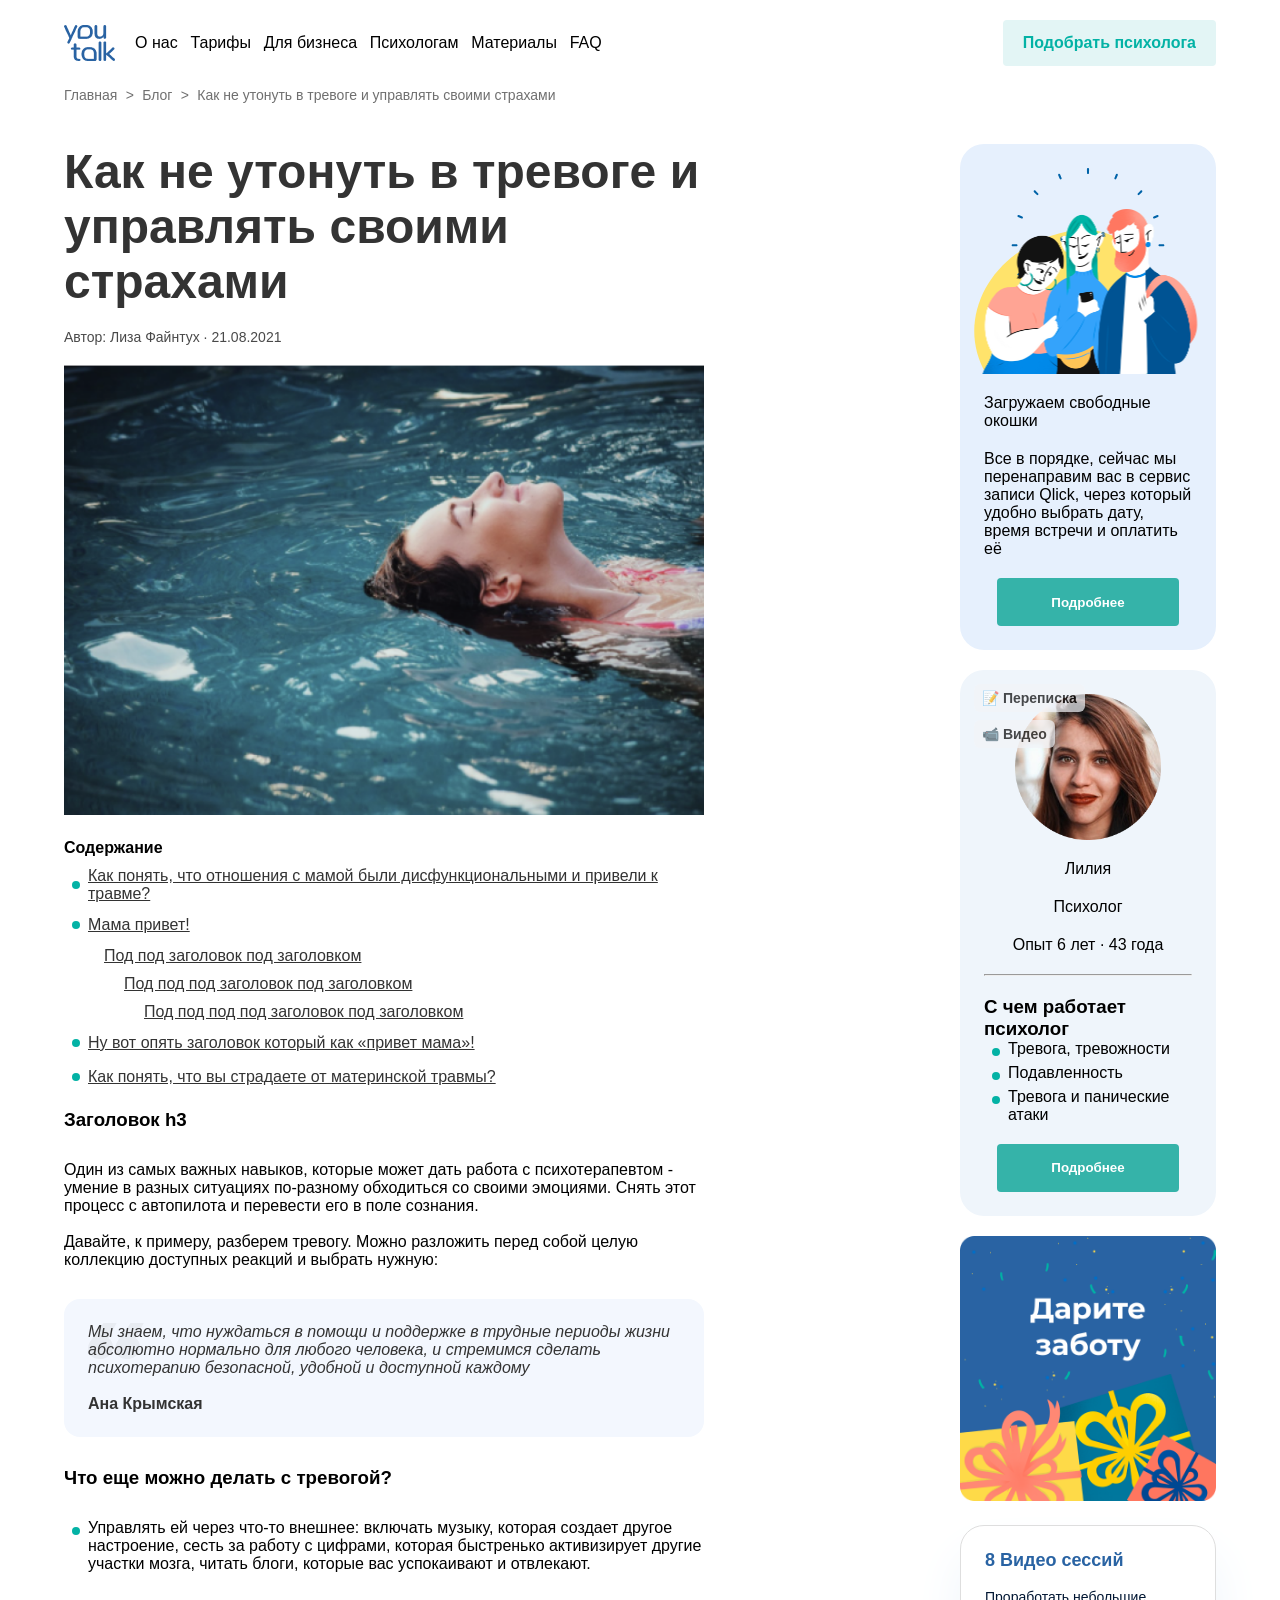
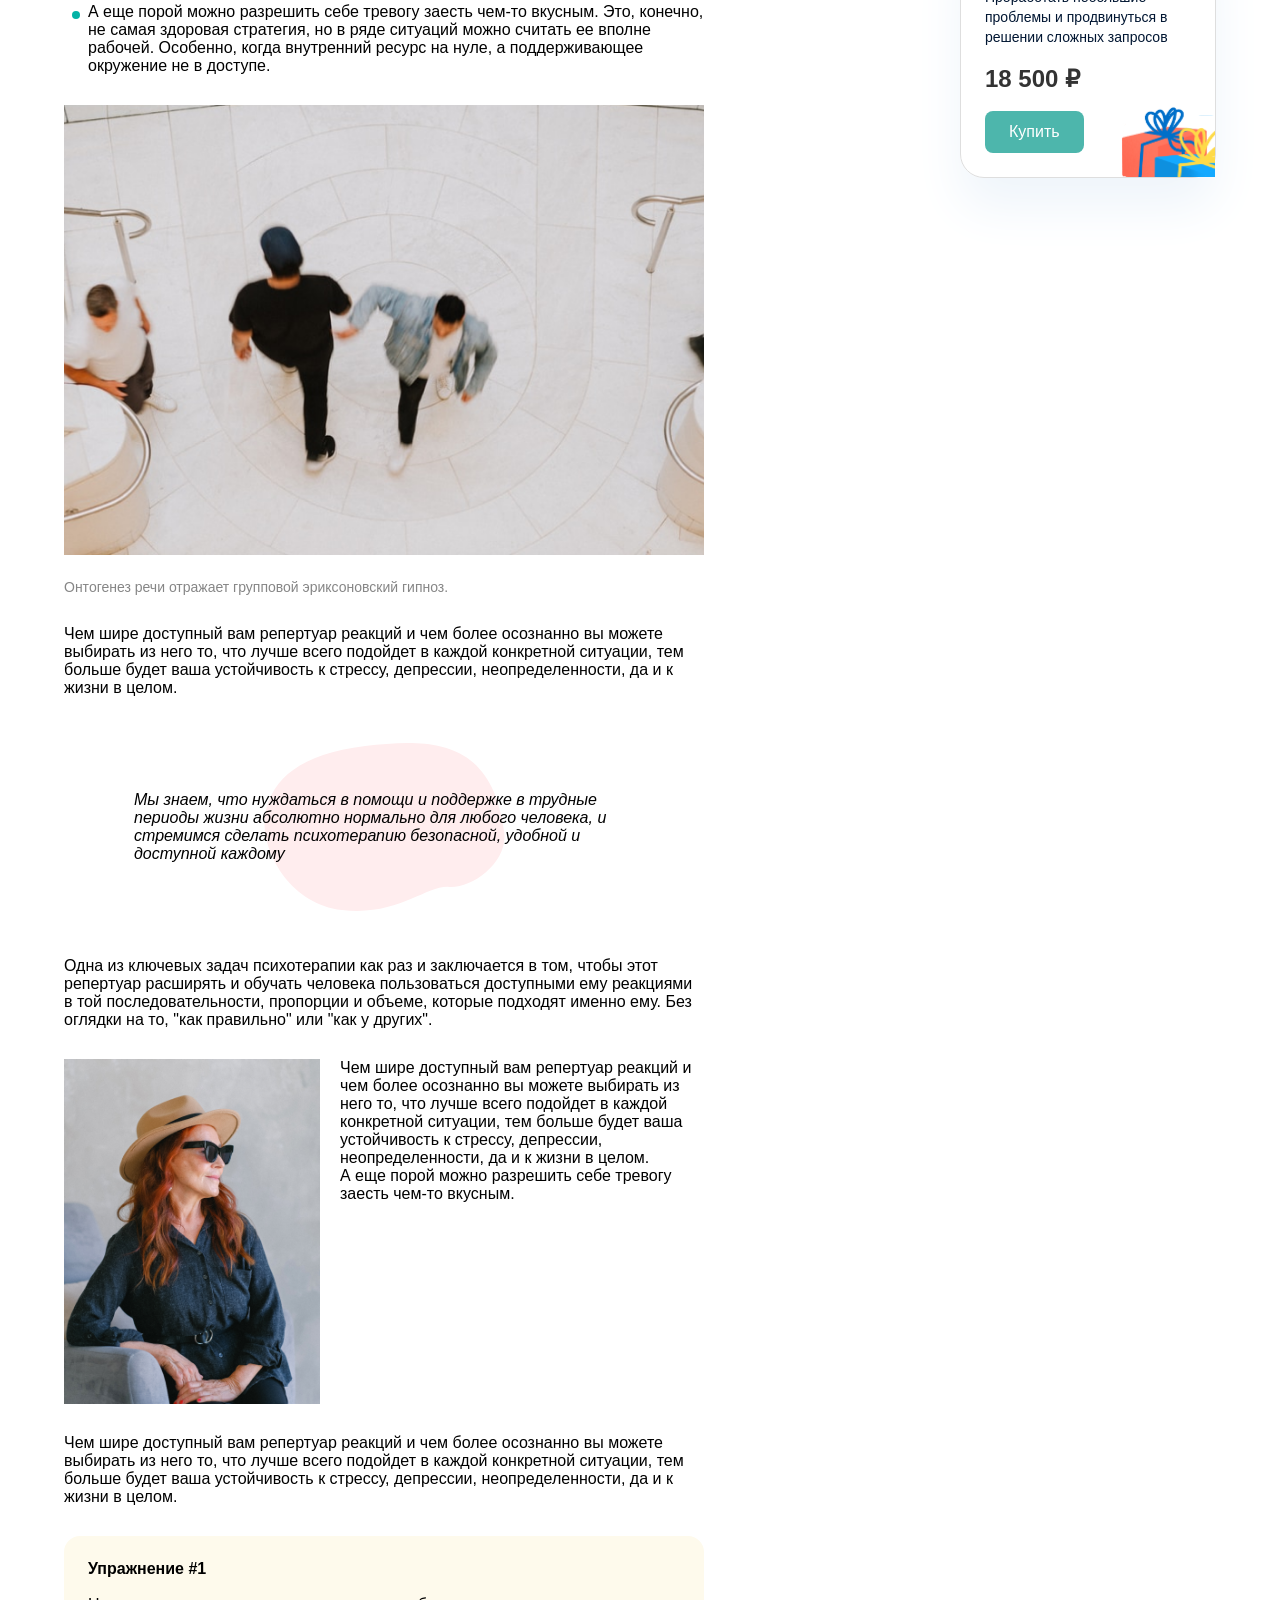
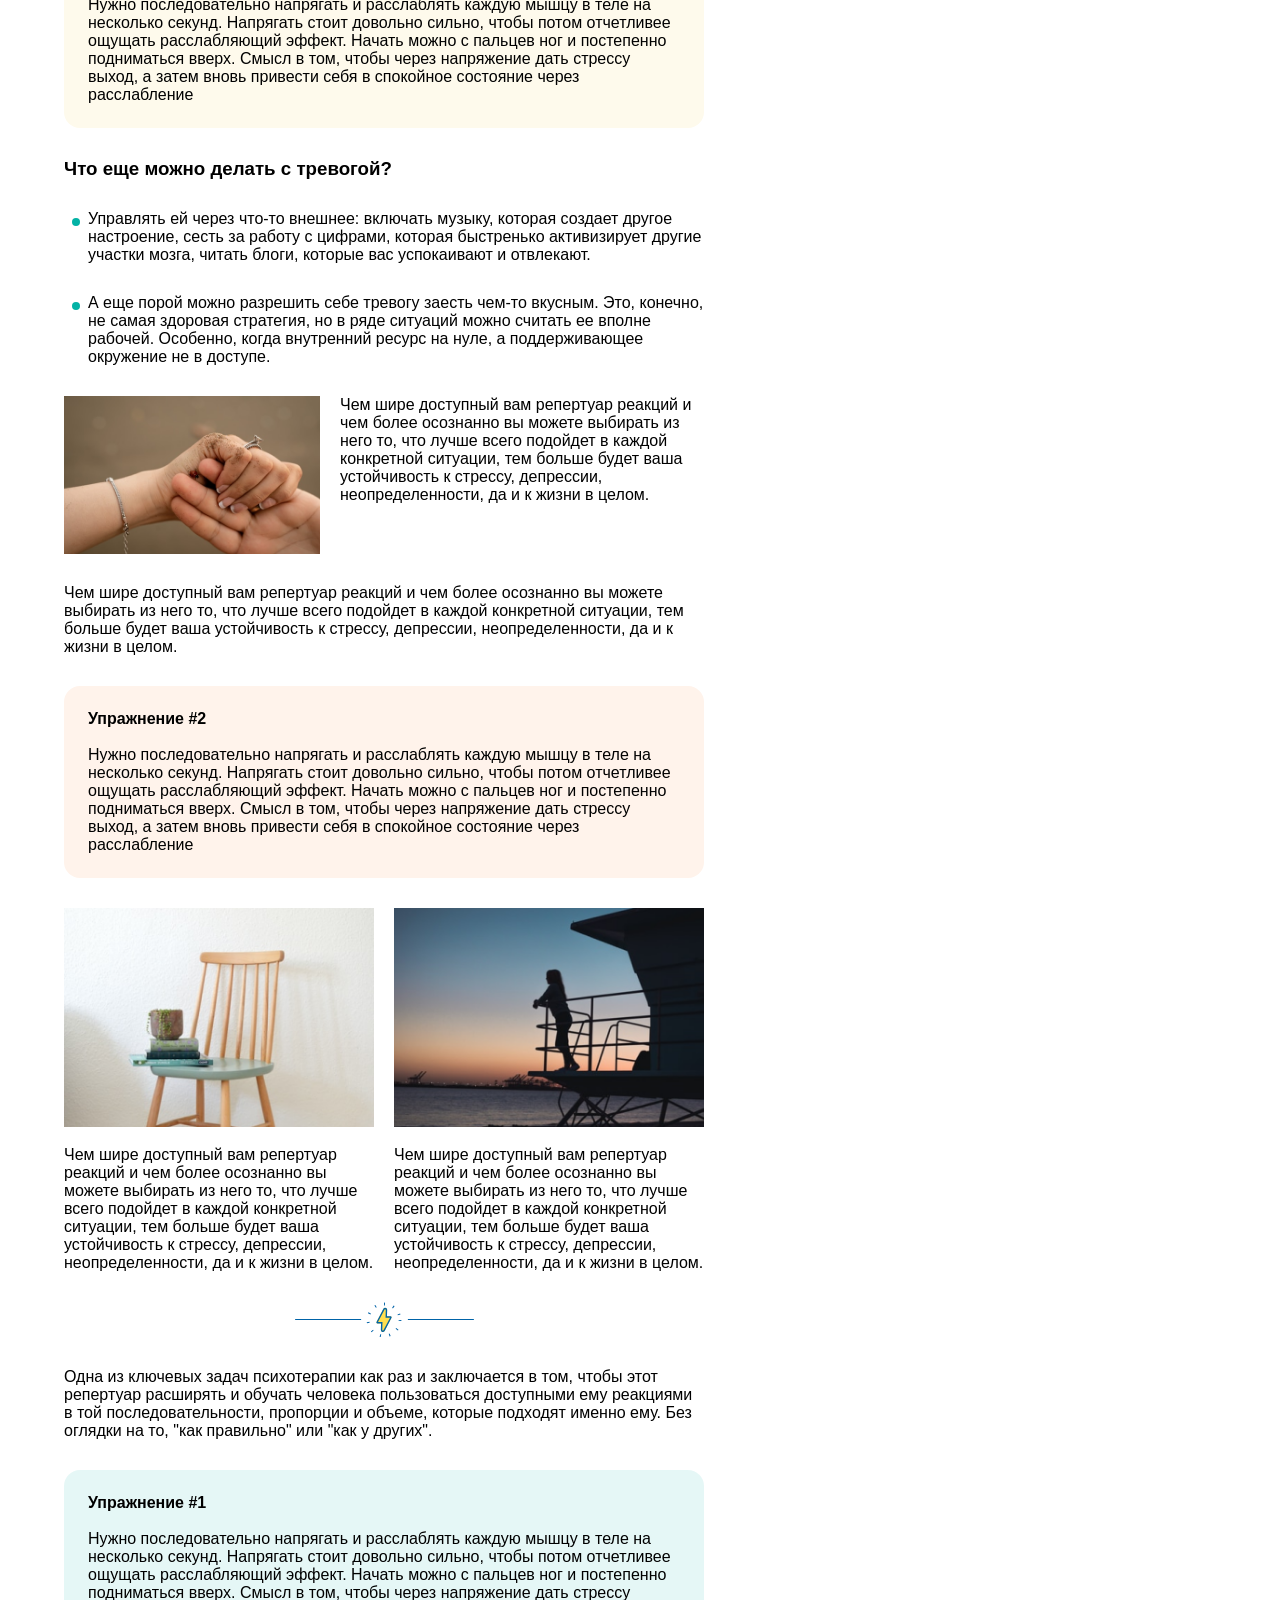
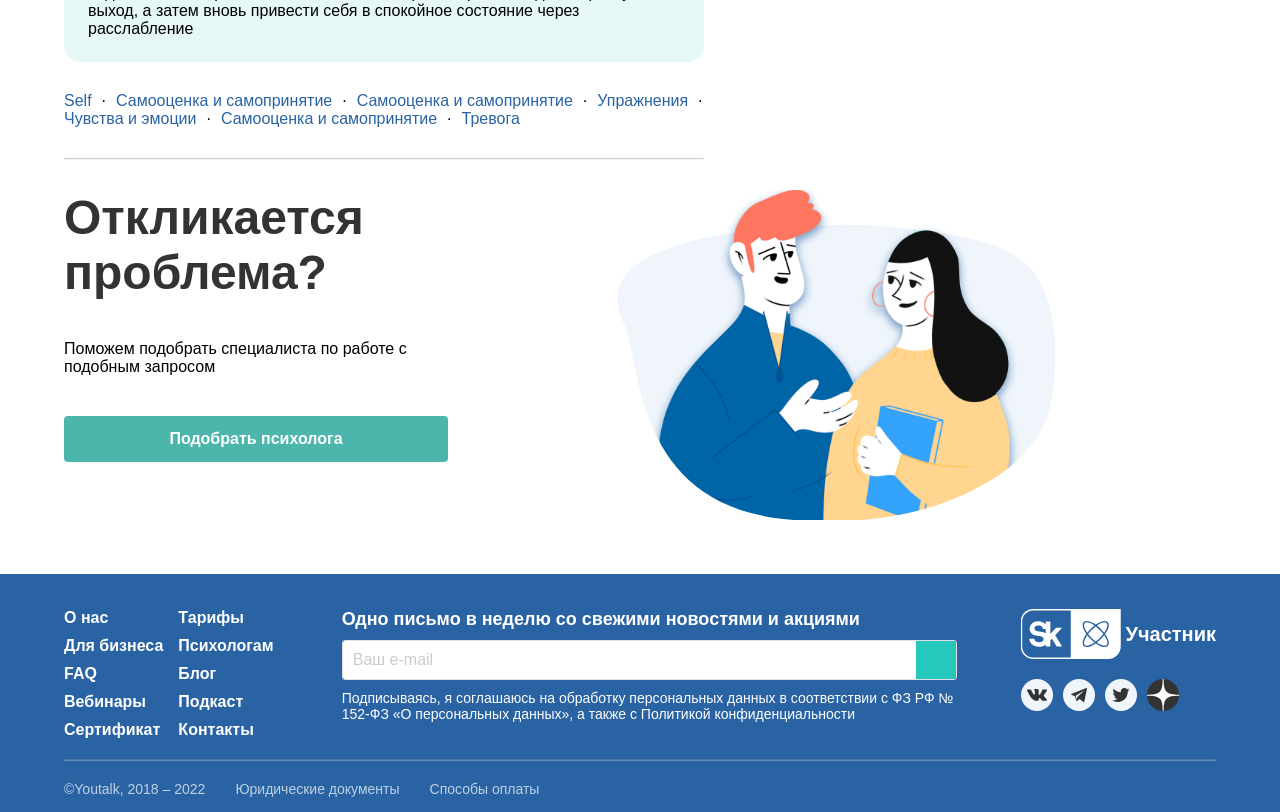
==== article.html @ ca3e4160 "Наработки по основам frontend-разработки" ====
<!DOCTYPE html>
<html lang="ru">
<head>
    <meta charset="UTF-8">
    <meta name="viewport" content="width=device-width, initial-scale=1.0">
    <title>YouTalk | Article</title>
	<link rel="stylesheet" href="./resources/style/style.css">
    <link rel="stylesheet" href="./resources/style/article.css">
</head>
<body class="page">
	<header class="header">
		<nav class="header__navigation container">
			<div class="header__elements"> <img class="header__logo" src="./resources/images/logo.png" alt="Логотип YouTalk">
				<ul class="header__menu">
					<li class="header__menu-item"><a href="#">О нас</a></li>
					<li class="header__menu-item"><a href="#">Тарифы</a></li>
					<li class="header__menu-item"><a href="#">Для бизнеса</a></li>
					<li class="header__menu-item"><a href="#">Психологам</a></li>
					<li class="header__menu-item"><a href="#">Материалы</a></li>
					<li class="header__menu-item"><a href="#">FAQ</a></li>
				</ul>
			</div>
			<div class="header__button-container">
				<button class="header__button button">Подобрать психолога</button>
				<button class="header__menu-button button">
					<img class="header__menu-img" src="./resources/images/open-menu.svg" alt="Open menu">
				</button>
			</div>
		</nav>
	</header>

    <main class="main container">
		<div class="breadcrumbs">
			<a href="./index.html" class="breadcrumbs__link">Главная</a>
			<span class="breadcrumbs__separator">&nbsp;>&nbsp;</span>
			<a href="./index.html" class="breadcrumbs__link">Блог</a>
			<span class="breadcrumbs__separator">&nbsp;>&nbsp;</span>
			<a href="./article.html" class="breadcrumbs__link">Как не утонуть в тревоге и управлять своими страхами</a>
		</div>
		<section class="article">
			<div class="article-data">
				<h1 class="article-data__title">Как не утонуть в тревоге и управлять своими страхами</h1>
				<span class="article-data__info">
					<p>Автор: Лиза Файнтух</p>
					<p>&nbsp;·&nbsp;</p>
					<p>21.08.2021</p>
				</span>
				<div class="article-data__image-container">
					<img class="article-data__image" src="./resources/images/article-4.png" alt="Изображение статьи 4">
				</div>
				<div class="article-data__content">
					<h4>Содержание</h4>
					<div class="article-data__list-element-center">
						<img class="article-data__list-marker" src="./resources/images/ul-dot.svg"></img>
						<p class="article-data__list-text">Как понять, что отношения с мамой были дисфункциональными и привели к травме?</p>
					</div>
					<div class="article-data__list-element-center">
						<img class="article-data__list-marker" src="./resources/images/ul-dot.svg"></img>
						<p class="article-data__list-text">Мама привет!</p>
					</div>
					<div class="article-data__list-element-center article-data__list-under-1">
						<p class="article-data__list-text">Под под заголовок под заголовком</p>
					</div>
					<div class="article-data__list-element-center article-data__list-under-2">
						<p class="article-data__list-text">Под под под заголовок под заголовком</p>
					</div>
					<div class="article-data__list-element-center article-data__list-under-3">
						<p class="article-data__list-text">Под под под под заголовок под заголовком</p>
					</div>
					<div class="article-data__list-element-center">
						<img class="article-data__list-marker" src="./resources/images/ul-dot.svg"></img>
						<p class="article-data__list-text">Ну вот опять заголовок который как «привет мама»!</p>
					</div>
					<div class="article-data__list-element-center">
						<img class="article-data__list-marker" src="./resources/images/ul-dot.svg"></img>
						<p class="article-data__list-text">Как понять, что вы страдаете от материнской травмы?</p>
					</div>
				</div>
				<div class="article-data__article-content">
					<h3>Заголовок h3</h3>
					<p>Один из самых важных навыков, которые может дать работа с психотерапевтом - умение в разных ситуациях по-разному обходиться со своими эмоциями.  Снять этот процесс с автопилота и перевести его в поле сознания.<br><br>Давайте, к примеру, разберем тревогу. Можно разложить перед собой целую коллекцию доступных реакций и выбрать нужную:</p>
					<div class="article-data__quote">
						<img class="article-data__quote-marker" src="./resources/images/quote.svg"></img>
						<p class="article-data__quote-text">Мы знаем, что нуждаться в помощи и поддержке в трудные периоды жизни абсолютно нормально для любого человека, и стремимся сделать психотерапию безопасной, удобной и доступной каждому</p>
						<br>
						<p class="article-data__quote-author">Ана Крымская</p>
					</div>
					<h3>Что еще можно делать с тревогой?</h3>
					<div class="article-data__list-element">
						<img class="article-data__list-marker" src="./resources/images/ul-dot.svg">
						<p>Управлять ей через что-то внешнее: включать музыку, которая создает другое настроение, сесть за работу с цифрами, которая быстренько активизирует другие участки мозга, читать блоги, которые вас успокаивают и отвлекают.</p>	
					</div>
					<div class="article-data__list-element">
						<img class="article-data__list-marker" src="./resources/images/ul-dot.svg">
						<p>А еще порой можно разрешить себе тревогу заесть чем-то вкусным. Это, конечно, не самая здоровая стратегия, но в ряде ситуаций можно считать ее вполне рабочей. Особенно, когда внутренний ресурс на нуле, а поддерживающее окружение не в доступе.</p>
					</div>
					<div class="article-data__image-container">
						<img class="article-data__image" src="./resources/images/article-8.png" alt="Изображение">
						<p class="article-data__image-description">Онтогенез речи отражает групповой эриксоновский гипноз.</p>
					</div>
					<p>Чем шире доступный вам репертуар реакций и чем более осознанно вы можете выбирать из него то, что лучше всего подойдет в каждой конкретной ситуации, тем больше будет ваша устойчивость к стрессу, депрессии, неопределенности, да и к жизни в целом.</p>
					<div class="article-data__text-with-blop">
						<img class="article-data__blop" src="./resources/images/blop.svg" alt="blop">
						<p class="article-data__blop-text">Мы знаем, что нуждаться в помощи и поддержке в трудные периоды жизни абсолютно нормально для любого человека, и стремимся сделать психотерапию безопасной, удобной и доступной каждому</p>
					</div>
					<p>Одна из ключевых задач психотерапии как раз и заключается в том, чтобы этот репертуар расширять и обучать человека пользоваться доступными ему реакциями в той последовательности, пропорции и объеме, которые подходят именно ему. Без оглядки на то, "как правильно" или "как у других".</p>
					<div class="text-image-block-1">
						<img class="text-image-block-1__img" src="./resources/images/img1.png" alt="Изображение">
						<p>Чем шире доступный вам репертуар реакций и чем более осознанно вы можете выбирать из него то, что лучше всего подойдет в каждой конкретной ситуации, тем больше будет ваша устойчивость к стрессу, депрессии, неопределенности, да и к жизни в целом.<br>А еще порой можно разрешить себе тревогу заесть чем-то вкусным. </p>
					</div>
					<p>Чем шире доступный вам репертуар реакций и чем более осознанно вы можете выбирать из него то, что лучше всего подойдет в каждой конкретной ситуации, тем больше будет ваша устойчивость к стрессу, депрессии, неопределенности, да и к жизни в целом.</p>
					<div class="article-data__practice" style="background-color: #FEFAEC">
						<p class="article-data__practice-header">Упражнение #1</p>
						<br>
						<p>Нужно последовательно напрягать и расслаблять каждую мышцу в теле на несколько секунд. Напрягать стоит довольно сильно, чтобы потом отчетливее ощущать расслабляющий эффект. Начать можно с пальцев ног и постепенно подниматься вверх. Смысл в том, чтобы через напряжение дать стрессу выход, а затем вновь привести себя в спокойное состояние через расслабление</p>
					</div>
					<h3>Что еще можно делать с тревогой?</h3>
					<div class="article-data__list-element">
						<img class="article-data__list-marker" src="./resources/images/ul-dot.svg">
						<p>Управлять ей через что-то внешнее: включать музыку, которая создает другое настроение, сесть за работу с цифрами, которая быстренько активизирует другие участки мозга, читать блоги, которые вас успокаивают и отвлекают.</p>	
					</div>
					<div class="article-data__list-element">
						<img class="article-data__list-marker" src="./resources/images/ul-dot.svg">
						<p>А еще порой можно разрешить себе тревогу заесть чем-то вкусным. Это, конечно, не самая здоровая стратегия, но в ряде ситуаций можно считать ее вполне рабочей. Особенно, когда внутренний ресурс на нуле, а поддерживающее окружение не в доступе.</p>
					</div>
					<div class="text-image-block-1">
						<img class="text-image-block-1__img" src="./resources/images/img2.png" alt="Изображение">
						<p>Чем шире доступный вам репертуар реакций и чем более осознанно вы можете выбирать из него то, что лучше всего подойдет в каждой конкретной ситуации, тем больше будет ваша устойчивость к стрессу, депрессии, неопределенности, да и к жизни в целом.</p>
					</div>
					<p>Чем шире доступный вам репертуар реакций и чем более осознанно вы можете выбирать из него то, что лучше всего подойдет в каждой конкретной ситуации, тем больше будет ваша устойчивость к стрессу, депрессии, неопределенности, да и к жизни в целом.</p>
					<div class="article-data__practice" style="background-color: #FFF3EB">
						<p class="article-data__practice-header">Упражнение #2</p>
						<br>
						<p>Нужно последовательно напрягать и расслаблять каждую мышцу в теле на несколько секунд. Напрягать стоит довольно сильно, чтобы потом отчетливее ощущать расслабляющий эффект. Начать можно с пальцев ног и постепенно подниматься вверх. Смысл в том, чтобы через напряжение дать стрессу выход, а затем вновь привести себя в спокойное состояние через расслабление</p>
					</div>
					<div class="text-image-block-2">
						<div>
							<img class="text-image-block-2__img" src="./resources/images/img3.png" alt="Изображение">
							<p class="text-image-block-2__text">Чем шире доступный вам репертуар реакций и чем более осознанно вы можете выбирать из него то, что лучше всего подойдет в каждой конкретной ситуации, тем больше будет ваша устойчивость к стрессу, депрессии, неопределенности, да и к жизни в целом.</p>
						</div>
						<div>
							<img class="text-image-block-2__img" src="./resources/images/img4.png" alt="Изображение">
							<p class="text-image-block-2__text">Чем шире доступный вам репертуар реакций и чем более осознанно вы можете выбирать из него то, что лучше всего подойдет в каждой конкретной ситуации, тем больше будет ваша устойчивость к стрессу, депрессии, неопределенности, да и к жизни в целом.</p>
						</div>
					</div>
					<div class="article-data__hr">
						<img src="./resources/images/hr-thunder.svg" alt="hr">
					</div>
					<p>Одна из ключевых задач психотерапии как раз и заключается в том, чтобы этот репертуар расширять и обучать человека пользоваться доступными ему реакциями в той последовательности, пропорции и объеме, которые подходят именно ему. Без оглядки на то, "как правильно" или "как у других".</p>
					<div class="article-data__practice" style="background-color: #03B2A51A;">
						<p class="article-data__practice-header">Упражнение #1</p>
						<br>
						<p>Нужно последовательно напрягать и расслаблять каждую мышцу в теле на несколько секунд. Напрягать стоит довольно сильно, чтобы потом отчетливее ощущать расслабляющий эффект. Начать можно с пальцев ног и постепенно подниматься вверх. Смысл в том, чтобы через напряжение дать стрессу выход, а затем вновь привести себя в спокойное состояние через расслабление</p>
					</div>
					<div class="article-data__tag-links">
						<nav class="article-data__tag-links-navigation">
							<a href="#">Self</a>
							<p>·</p>
							<a href="#">Самооценка и самопринятие</a>
							<p>·</p>
							<a href="#">Самооценка и самопринятие</a>
							<p>·</p>
							<a href="#">Упражнения</a>
							<p>·</p>
							<a href="#">Чувства и эмоции</a>
							<p>·</p>
							<a href="#">Самооценка и самопринятие</a>
							<p>·</p>
							<a href="#">Тревога</a>
						</nav>
					</div>
					<hr class="article-data__bottom-hr">
					<div class="article-data__bottom-post">
						<div class="article-data__bottom-post-text">
							<h1 class="article-data__title">Откликается проблема?</h1>
							<p>Поможем подобрать специалиста по работе с подобным запросом</p>
							<button class="article-data__bottom-button button">Подобрать психолога</button>
						</div>
						<div class="article-data__bottom-post-image-container">
							<img class="article-data__bottom-article-image" src="./resources/images/people-talk.svg" alt="Разговаривающие люди">
						</div>
					</div>
				</div>
			</div>
			<aside class="sidebar">
				<div class="sidebar__qlick">
					<img src="./resources/images/qlick.svg" alt="qlick">
					<p>Загружаем свободные окошки</p>
					<p>Все в порядке, сейчас мы перенаправим вас в сервис записи Qlick, через который удобно выбрать дату,  время встречи и оплатить её</p>
					<button class="load-more__button button">Подробнее</button>
				</div>

				<div class="sidebar__psychologist">
					<div class="sidebar__tags">
						<span class="sidebar__tag">📝️️ Переписка</span>
						<span class="sidebar__tag">📹️️ Видео</span>
					</div>
					<img class="sidebar__psychologist-photo" src="./resources/images/lilia.png" alt="qlick">
					<p>Лилия</p>
					<p>Психолог</p>
					<p>Опыт 6 лет · 43 года</p>
					<hr class="sidebar__hr">
					<div class="sidebar__psychologist-list">
						<h3>С чем работает психолог</h3>
						<div class="article-data__list-element">
							<img class="article-data__list-marker" src="./resources/images/ul-dot.svg">
							<p>Тревога, тревожности</p>
						</div>
						<div class="article-data__list-element">
							<img class="article-data__list-marker" src="./resources/images/ul-dot.svg">
							<p>Подавленность</p>
						</div>
						<div class="article-data__list-element">
							<img class="article-data__list-marker" src="./resources/images/ul-dot.svg">
							<p>Тревога и панические атаки</p>
						</div>
					</div>
					<button class="load-more__button button">Подробнее</button>
				</div>

				<div class="sidebar__care">
					<img class="sidebar__care-image" src="./resources/images/care.png">
				</div>

				<div class="sidebar__sessions">
					<h3 class="sidebar__sessions-headtext">8 Видео сессий</h3>
					<p class="sidebar__sessions-description">Проработать небольшие проблемы и продвинуться в решении сложных запросов</p>
					<div class="sidebar__sessions-cost-container">
						<p class="sidebar__sessions-cost">18 500 ₽ </p>
						<button class="sidebar__sessions-buy">Купить</button>
					</div>
					<img src="./resources/images/gifts.svg" alt="gifts" class="sidebar__sessions-gifts">
				</div>
			</aside>
		</section>
	</main>

    <footer class="footer">
		<div class="container">
			<div class="footer__content">
				<nav class="footer__navigation">
					<ul class="footer__menu">
						<li class="footer__menu-item"><a href="#">О нас</a></li>
						<li class="footer__menu-item"><a href="#">Тарифы</a></li>
						<li class="footer__menu-item"><a href="#">Для бизнеса</a></li>
						<li class="footer__menu-item"><a href="#">Психологам</a></li>
						<li class="footer__menu-item"><a href="#">FAQ</a></li>
						<li class="footer__menu-item"><a href="#">Блог</a></li>
						<li class="footer__menu-item"><a href="#">Вебинары</a></li>
						<li class="footer__menu-item"><a href="#">Подкаст</a></li>
						<li class="footer__menu-item"><a href="#">Сертификат</a></li>
						<li class="footer__menu-item"><a href="#">Контакты</a></li>
					</ul>
				</nav>
				<div class="footer__mail">
					<p class="footer__mail-text">Одно письмо в неделю со свежими новостями и акциями</p>
					<div class="footer__mail-input">
						<input class="footer__mail-field" type="email" placeholder="Ваш e-mail" />
						<button class="footer__mail-button button"></button>
					</div>
					<p class="footer__mail-policy">Подписываясь, я соглашаюсь на обработку персональных данных в соответствии с ФЗ РФ № 152-ФЗ «О персональных данных», а также с Политикой конфиденциальности</p>
				</div>
				<div class="footer__social">
					<div class="footer__social-skolkovo"> <img class="footer__social-skolkovo-img" src="./resources/images/sk.svg" alt="skolkovo">
						<p class="footer__social-skolkovo-text">Участник</p>
					</div>
					<div class="footer__social-icons"> 
						<img class="footer__social-icon" src="./resources/images/vk.svg" alt="vk"> 
						<img class="footer__social-icon" src="./resources/images/tg.svg" alt="telegram"> 
						<img class="footer__social-icon" src="./resources/images/x.svg" alt="x (twitter)"> 
						<img class="footer__social-icon" src="./resources/images/dzen.svg" alt="yandex dzen"> 
					</div>
				</div>
			</div>
            <hr class="footer__line">
            <div class="footer__bottom">
                <p href="#">©Youtalk, 2018 – 2022</p>
                <a href="#">Юридические документы</a>
                <a href="#">Способы оплаты</a>
            </div>
		</div>
	</footer>
</body>
</html>
---- resources/style/style.css ----
* {
    margin: 0;
    padding: 0;
    box-sizing: border-box;
    font-family: 'Montserrat', sans-serif;
}

body {
    min-width: 320px;
}

.page {
    display: flex;
    flex-direction: column;
    min-height: 100vh;
}

.header {
    padding: 20px 0;
}

.main {
    flex: 1;
    padding-bottom: 50px;
}

a {
    text-decoration: none;
    color: inherit;
}

a:hover {
    text-decoration: underline;
}

hr {
    opacity: 50%;
    background-color: #EFF5FB;
}

.container {
    margin: 0 5vw;
}

.button {
    cursor: pointer;
}

.header__navigation {
    display: flex;
    justify-content: space-between;
    align-items: center;
}

.header__elements {
    display: flex;
    justify-content: start;
    align-items: center;
}

.header__logo {
    margin-right: 20px;
}

.header__menu {
    display: flex;
    list-style: none;
    gap: 1vw;
    text-wrap: nowrap;
}

.header__menu-item a {
  font-size: 16px;
}

.header__button-container {
  display: inline-block;
}

.header__button, .header__menu-button {
    background-color: #E3F5F5;
    color: #03B2A5;
    border: 0;
    border-radius: 4px;
    padding: 14px 20px;
    font-weight: 700;
    font-size: 16px;
    text-wrap: nowrap;
}

.header__menu-button {
    display: none;
	background: transparent;
	border: 0;
	cursor: pointer;
}

.header__button img, .header__menu-button img {
    vertical-align: middle;
    margin-right: 5px;
}

.breadcrumbs {
    margin-bottom: 10px;
    opacity: 70%;
    color: #333333;
}

.breadcrumbs__link{
  font-size: 14px;
}

.breadcrumbs__separator {
  font-size: 14px;
}

.main__title {
    margin-top: 40px;
    margin-bottom: 20px;
}

.filter {
    display: flex;
    justify-content: start;
    flex-wrap: wrap;
    gap: 10px;
    margin-bottom: 20px;
    white-space: nowrap;
}

.filter__button {
    padding: 6px 8px;
    border: 1px solid #C1C5CD;
    background-color: white;
    border-radius: 24px;
    color: #333333;
    font-weight: 600;
    font-size: 14px;
    text-wrap: nowrap;
    cursor: pointer;
}

.filter__button--selected {
    border: 2px solid #16C8BB;
}

.articles-list {
    display: flex;
    justify-content: space-around;
    flex-wrap: wrap;
    gap: 15px;
}

.article-post {
    position: relative;
    width: calc(33.33% - 10px);
    border: 1px solid #C1C5CD;
    border-radius: 16px;
    margin-bottom: 15px;
    display: flex;
    flex-direction: column;
}

.article-post:nth-child(-n+2) {
    width: calc(50% - 7.5px);
}

.article__link, .article__link:hover {
    text-decoration: none;
    color: inherit;
    display: block;
}

.article__link:hover {
    .article__title {
        text-decoration: underline;
    }
}

.article__tags {
    display: flex;
    flex-direction: column;
    position: absolute;
    top: 0;
    left: 0;
    margin: 14px;
}

.article__tag {
    display: inline-block;
    width: min-content;
    padding: 6px 8px;
    opacity: 70%;
    background-color: #FFFFFF;
    border: 1px solid #C1C5CD;
    border-radius: 24px;
    font-weight: 600;
    font-size: 14px;
    margin-bottom: 8px;
    white-space: nowrap;
}

.article__image {
    width: 100%;
    height: auto;
    object-fit: cover;
    border-radius: 16px 16px 0 0;
}

.article__content {
    margin: 14px;
    display: flex;
    flex-direction: column;
    gap: 8px;
}

.article__title {
    font-weight: 700;
    font-size: 18px;
}

.article__author {
    font-weight: 400;
    font-size: 12px;
    color: #494949;
}

.article__text {
    font-weight: 400;
    font-size: 14px;
    color: #333333;
    margin-bottom: 25px;
}

.article__date {
    position: absolute;
    margin: 14px;
    font-weight: 400;
    font-size: 12px;
    color: #868686;
    bottom: 0;
    white-space: nowrap;
}

.load-more {
    margin: 30px 0;
    display: flex;
    justify-content: center;
    align-items: center;
}

.load-more__button {
    width: 182px;
    height: 48px;
    background-color: #35B3A9;
    color: white;
    border: none;
    border-radius: 4px;
    padding: 12px 16px;
    font-weight: 700;
}

.footer {
    background-color: #2963A3;
    color: white;
    padding: 15px 0;
}

.footer__content {
    display: flex;
    justify-content: space-between;
    flex-wrap: wrap;
    gap: 5vw;
    margin-top: 20px;
}

.footer__menu {
    display: grid;
    grid-template-columns: repeat(2, 1fr);
    grid-template-rows: repeat(5, 1fr);
    gap: 10px 15px;
    font-weight: 700;
    font-size: 16px;
    list-style: none;
}

.footer__menu-item a {
    text-wrap: nowrap;
}

.footer__mail {
    font-weight: 700;
    font-size: 18px;
    flex: 1;
}

.footer__mail-text {
  margin-bottom: 10px;
}

.footer__mail-input {
    display: flex;
    border: 1px solid #e0e0e0;
    border-radius: 3px;
    overflow: hidden;
}
  
.footer__mail-field {
    flex: 1;
    border: none;
    padding: 10px;
    font-size: 16px;
    color: #999;
    outline: none;
}
  
.footer__mail-field::placeholder {
    color: #ccc;
}

.footer__mail-button {
    display: flex;
    align-items: center;
    justify-content: center;
    background-color: #24c9bb;
    border: none;
    padding: 10px 20px;
    cursor: pointer;
    border-top-right-radius: 3px;
    border-bottom-right-radius: 3px;
}
  
.footer__mail-button::after {
    content: url("../resources/images/send-mail.svg");

}
.footer__mail-policy {
    margin-top: 10px;
    font-size: 14px;
    font-weight: 400;
}

.footer__social {
    display: flex;
    flex-direction: column;
    gap: 20px;
}

.footer__social-skolkovo {
    display: flex;
    align-items: center;
    gap: 5px;
}

.footer__social-skolkovo-text {
    font-weight: 700;
    font-size: 20px;
}

.footer__social-icons {
    display: flex;
    align-items: center;
    gap: 10px;
}

.footer__social-icon {
    cursor: pointer;
}

.footer__line {
    margin: 20px 0;
    color: #9D9D9D;
    opacity: 30%;
}

.footer__bottom {
    display: flex;
    justify-content: start;
    align-items: center;
    gap: 30px;
    color: #FFFFFF;
    opacity: 70%;
    font-weight: 400;
    font-size: 14px;
}

@media (max-width: 768px) {
    .header__menu {
        display: none;
    }

    .header__button {
        display: none;
    }

    .header__menu-button {
        display: inline-block;
        width: 51px;
        height: 51px;
        padding: 0;
    }

    .header__menu-img {
        width: 51px;
        height: 51px;
    }

    .filter {
        flex-wrap: nowrap;
        overflow-x: auto;
    }

    .articles-list {
        justify-content: center;
    }

    .article-post, .article-post:nth-child(-n+2) {
        width: 100%;
        box-sizing: border-box;
    }
}
---- resources/style/article.css ----
:root {
    --max-width: 50vw;
}

.article {
    display: flex;
    flex-direction: row;
    justify-content: space-between;
    margin-top: 40px;
}

.article-data {
    display: flex;
    flex-direction: column;
    gap: 20px;
    max-width: var(--max-width);;
}

.article-data__title {
    color: #333333;
    font-weight: 700;
    font-size: 48px;
}

.article-data__info {
    display: flex;
    font-weight: 400;
    font-size: 14px;
    color: #494949;
}

.article-data__image-container {
    max-width: var(--max-width);;
}

.article-data__image {
    object-fit: cover;
    width: 100%;
    height: 450px;
}

.article-data__image-description {
    color: #868686;
    font-weight: 400;
    font-size: 14px;
    margin-top: 20px;
}

.article-data__content {
    display: flex;
    flex-direction: column;
    gap: 10px;
}

.article-data__list-element-center {
    display: flex;
    align-items: center;
}

.article-data__list-element {
    display: flex;
    align-items: start;
}

.article-data__list-text {
    font-weight: 500;
    font-size: 16px;
    color: #333333;
    text-decoration: underline;
}

.article-data__list-under-1 {
    margin-left: 40px
}

.article-data__list-under-2 {
    margin-left: 60px;
}

.article-data__list-under-3 {
    margin-left: 80px;
}

.article-data__article-content {
    display: flex;
    flex-direction: column;
    gap: 30px;
}

.article-data__quote {
    position: relative;
    padding: 24px;
    border-radius: 16px;
    background-color: #F3F7FE;
    color: #333333;
}

.article-data__quote-marker {
    position: absolute;
}

.article-data__quote-text {
    font-weight: 400;
    font-style: italic;
}

.article-data__quote-author {
    font-weight: 700;
}

.article-data__list {
    list-style-type: none;
    display: flex;

}

.article-data__list li {
    margin-left: 20px;
}

.article-data__list li::before {
    background-image: url("../resources/images/ul-dot.svg");
}

.article-data__text-with-blop {
    position: relative;
    display: flex;
    justify-content: center;
    align-items: center;
    min-height: 200px;
    height: 100%;
    max-height: 800px;
    box-sizing: border-box;
}

.article-data__blop {
    position: absolute;
    z-index: -1;
}

.article-data__blop-text {
    max-width: 500px;
    font-weight: 400;
    font-style: italic;
}

.article-data__practice {
    padding: 24px;
    border-radius: 16px;
}

.article-data__practice-header {
    font-weight: 700;
}

.article-data__hr {
    display: flex;
    justify-content: center;
    align-items: center;
}

.article-data__tag-links nav a {
    color: #2963A3;
}

.article-data__tag-links-navigation {
    display: flex;
    flex-wrap: wrap;
    gap: 0 10px;
}

.article-data__bottom-post {
    display: flex;
    justify-content: start;
    width: 95vw;
    gap: 10vw;
}

.article-data__bottom-post-text {
    display: flex;
    flex-direction: column;
    gap: 40px;
    max-width: 30vw;
}

.article-data__bottom-button {
    background-color: #4db6ac;
    color: white;
    border: 0;
    border-radius: 4px;
    padding: 14px 15px;
    font-weight: 700;
    font-size: 16px;
    text-wrap: nowrap;
}

.text-image-block-1 {
    display: flex;
    gap: 20px;
}

.text-image-block-1__img {
    max-width: 40%;
    height: auto;
}

.text-image-block-2 {
    display: flex;
    gap: 20px;
}

.text-image-block-2__img {
    max-width: 100%;
    height: auto;
}

.text-image-block-2__text {
    margin-top: 15px;
}

.sidebar {
    display: flex;
    flex-direction: column;
    align-items: center;
    gap: 20px;
}

.sidebar__hr {
    width: 100%;
    background-color: #DEDEDE;
    opacity: 100%;
}

.sidebar__qlick {
    display: flex;
    flex-direction: column;
    justify-content: center;
    align-items: center;
    gap: 20px;
    border-radius: 24px;
    padding: 24px;
    width: 20vw;
    background-color: #E6F0FD;
}

.sidebar__psychologist {
    position: relative;
    display: flex;
    flex-direction: column;
    justify-content: center;
    align-items: center;
    gap: 20px;
    border-radius: 24px;
    padding: 24px;
    width: 20vw;
    background-color: #EFF5FB;
}

.sidebar__tags {
    position: absolute;
    display: flex;
    flex-direction: column;
    top: 0;
    left: 0;
    margin: 14px;
}

.sidebar__tag {
    display: inline-block;
    width: min-content;
    padding: 6px 8px;
    opacity: 70%;
    background-color: #F3F4F8;
    border-radius: 6px;
    font-weight: 600;
    font-size: 14px;
    margin-bottom: 8px;
    white-space: nowrap;
}

.sidebar__psychologist-photo {
    width: 70%;
    height: auto;
}

.sidebar__psychologist-list {
    position: relative;
    display: block;
}

.sidebar__care {
    width: 20vw;
}

.sidebar__care-image {
    width: 100%;
    height: auto;
}

.sidebar__sessions {
    position: relative;
    display: flex;
    flex-direction: column;
    justify-content: flex-start;
    gap: 16px;
    border-radius: 24px;
    border: 1px solid #DEDEDE;
    box-shadow: 0px 30px 50px 0px #EFF5FB;
    padding: 24px;
    width: 20vw;
}

.sidebar__sessions-headtext {
    font-size: 18px;
    font-weight: 700;
    color: #2963A3;
}

.sidebar__sessions-description {
    font-size: 14px;
    line-height: 20px;
    color: #011632;
}

.sidebar__sessions-cost-container {
    display: flex;
    flex-direction: column;
    justify-content: flex-start;
    gap: 16px;
}

.sidebar__sessions-cost {
    font-size: 24px;
    font-weight: 700;
    line-height: 32px;
    color: #333333;
    display: inline-block;
    width: auto;
}

.sidebar__sessions-buy {
    background-color: #4db6ac;
    color: white;
    border: none;
    padding: 12px 24px;
    border-radius: 8px;
    font-size: 16px;
    cursor: pointer;
    display: inline-block;
    width: max-content;
}

.sidebar__sessions-gifts {
    position: absolute;
    bottom: 0;
    right: 0;
    width: 100px;
    height: auto;
}

@media (max-width: 1024px) {
    .article-data__tag-links, .article-data__bottom-post, .article-data__bottom-hr {
        display: none;
    }
}

@media (max-width: 960px) {
    .article-data {
        margin-bottom: 20px;
    }

    .text-image-block-1 {
        flex-direction: column;
    }

    .text-image-block-1__img {
        max-width: 100%;
    }

    .text-image-block-2 {
        flex-direction: column;
    }

    .text-image-block-2__img {
        max-width: 100%;
    }
    
    .article {
        flex-direction: column;
    }

    .sidebar {
        display: grid;
        grid-template-columns: 1fr 1fr;
    }

    .sidebar__qlick, .sidebar__psychologist, .sidebar__care, .sidebar__sessions {
        width: 100%;
        height: 100%;
    }
}

@media (max-width: 610px) {
    .sidebar {
        display: grid;
        grid-template-columns: 1fr;
    }

    .sidebar__qlick, .sidebar__psychologist, .sidebar__care, .sidebar__sessions {
        width: 100%;
        height: 100%;
    }
}
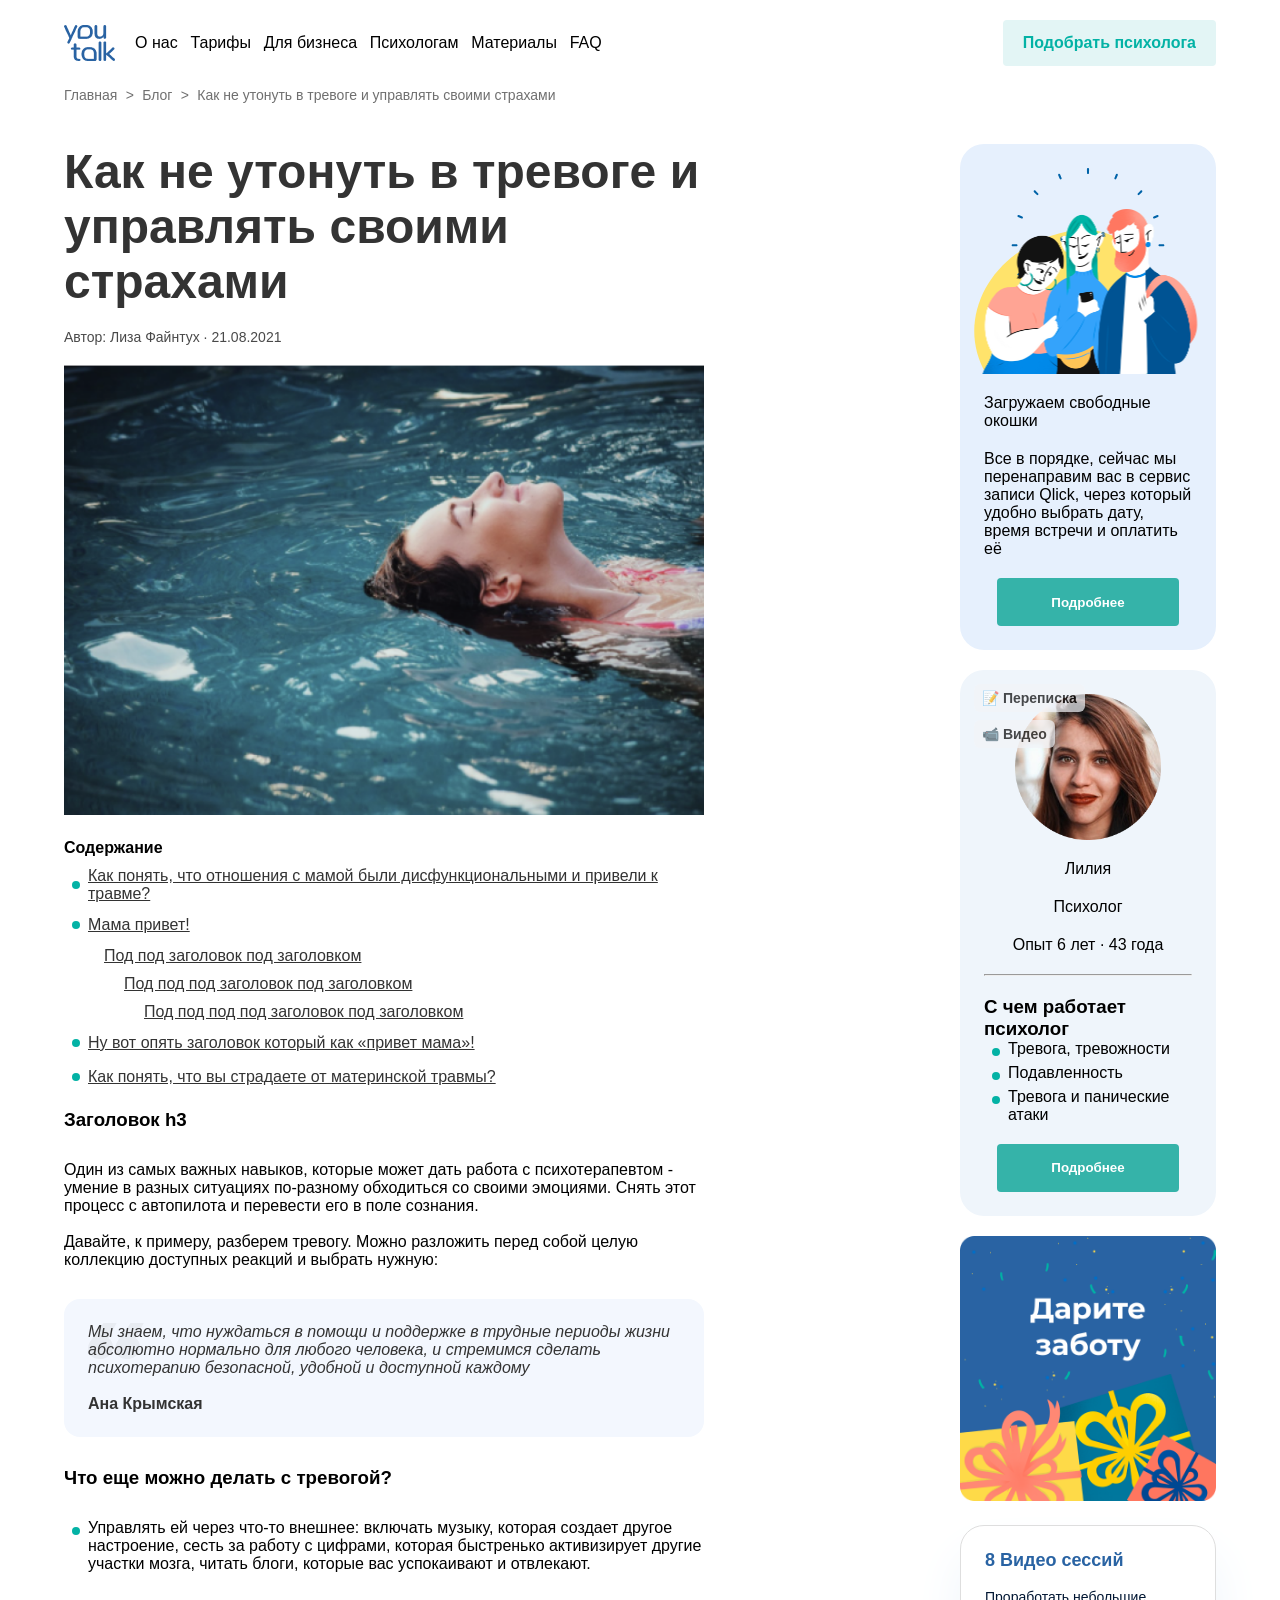
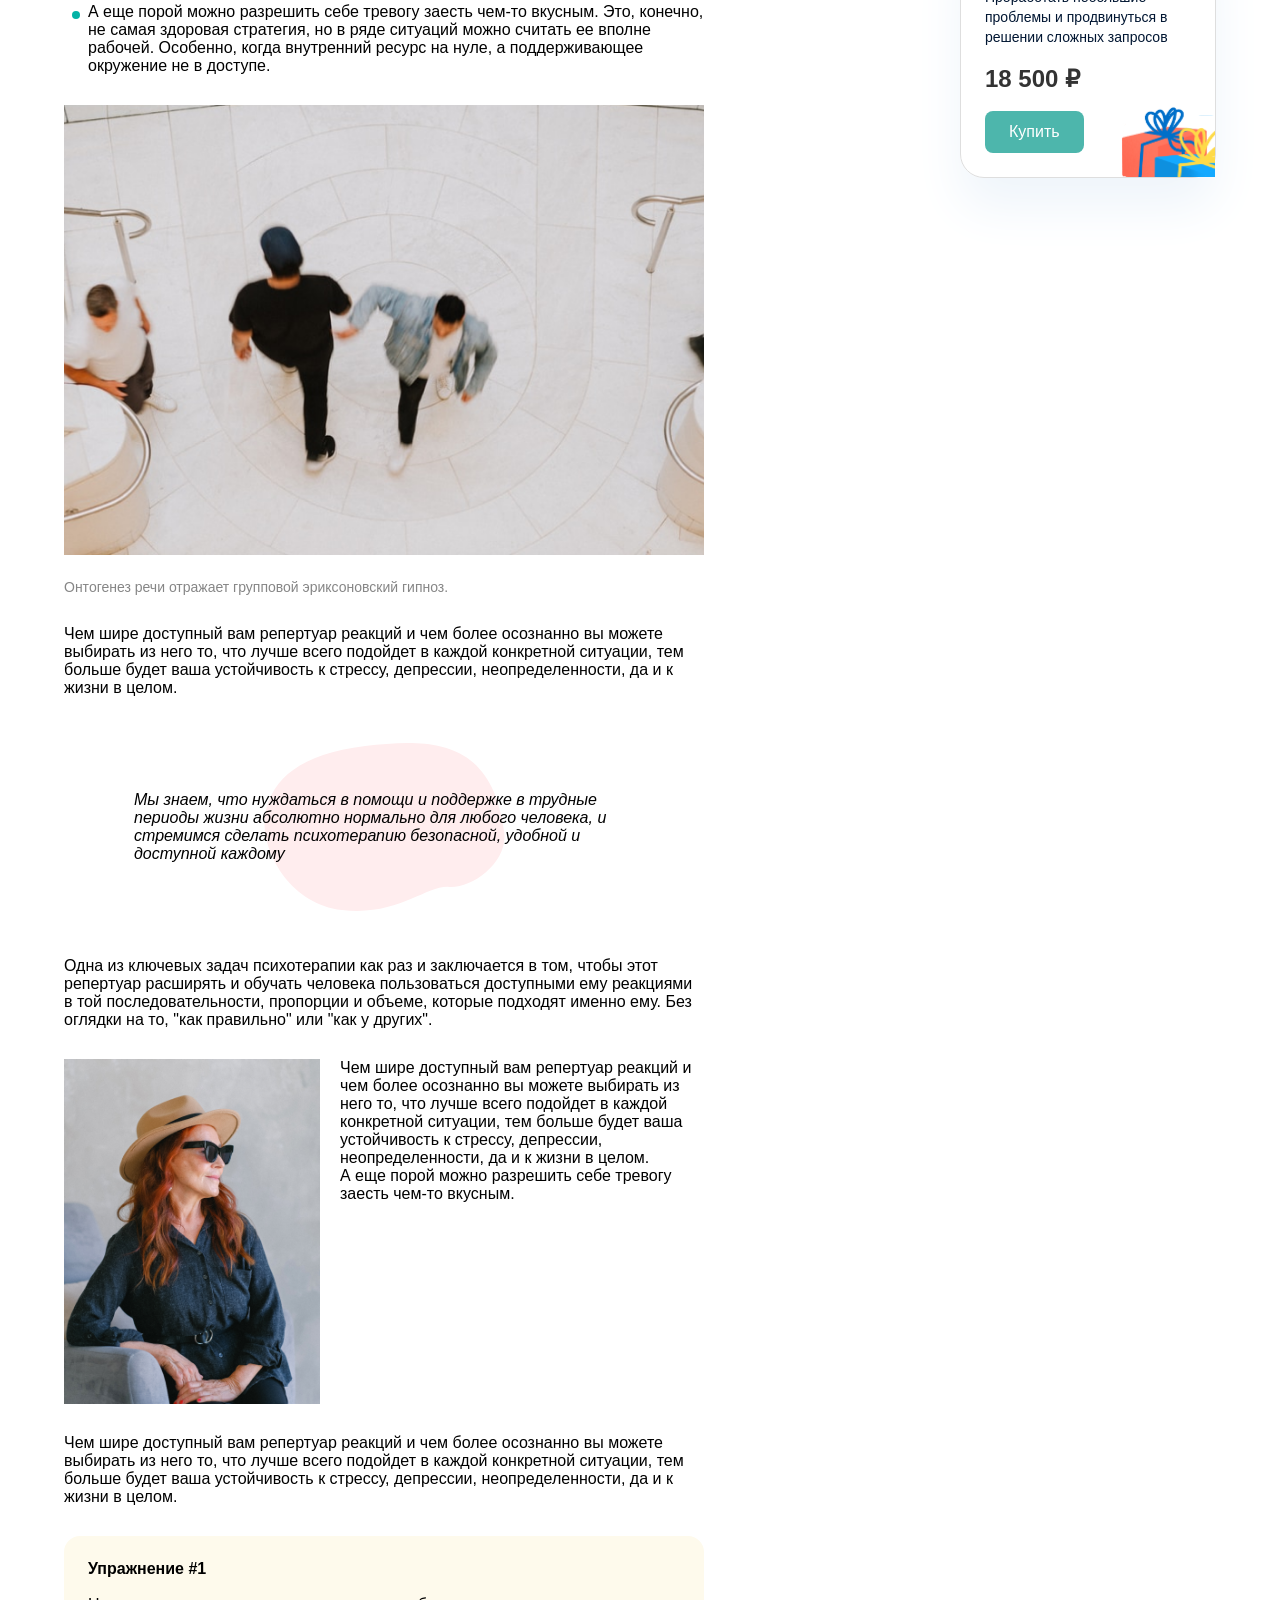
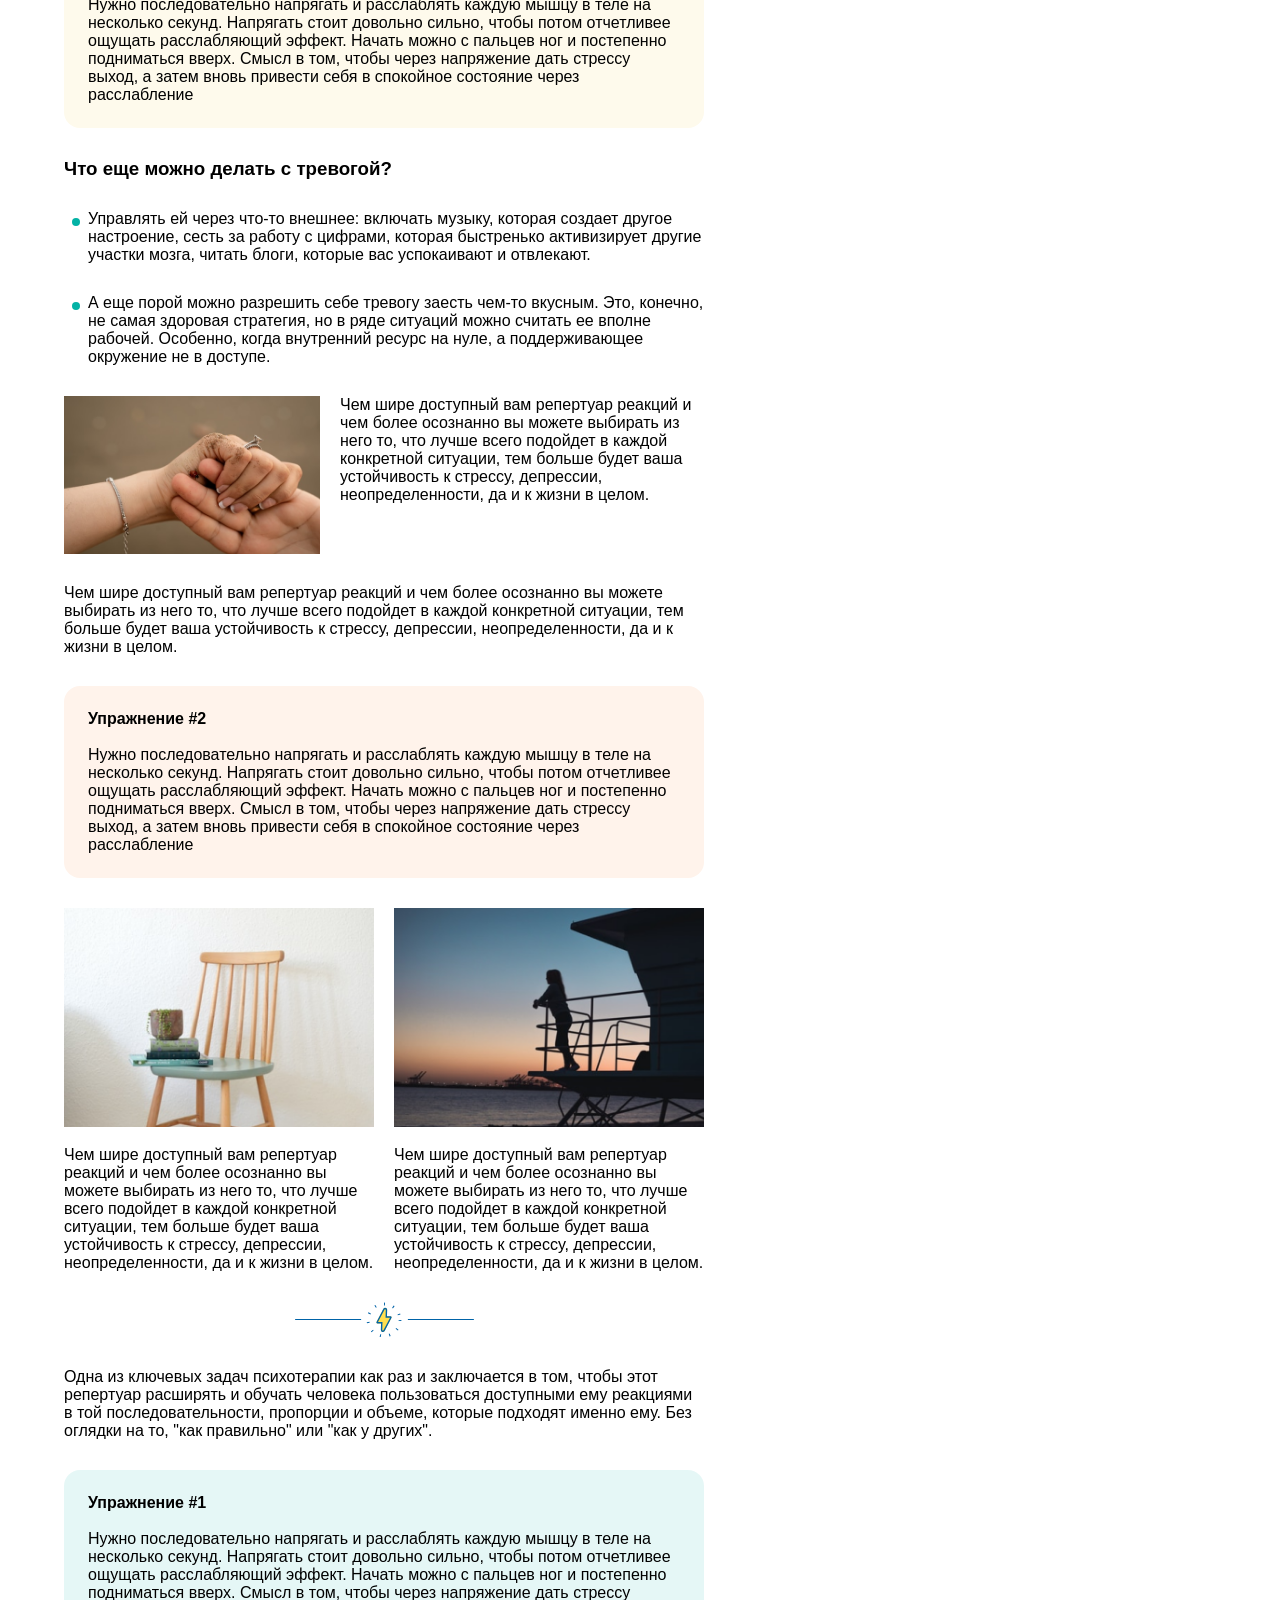
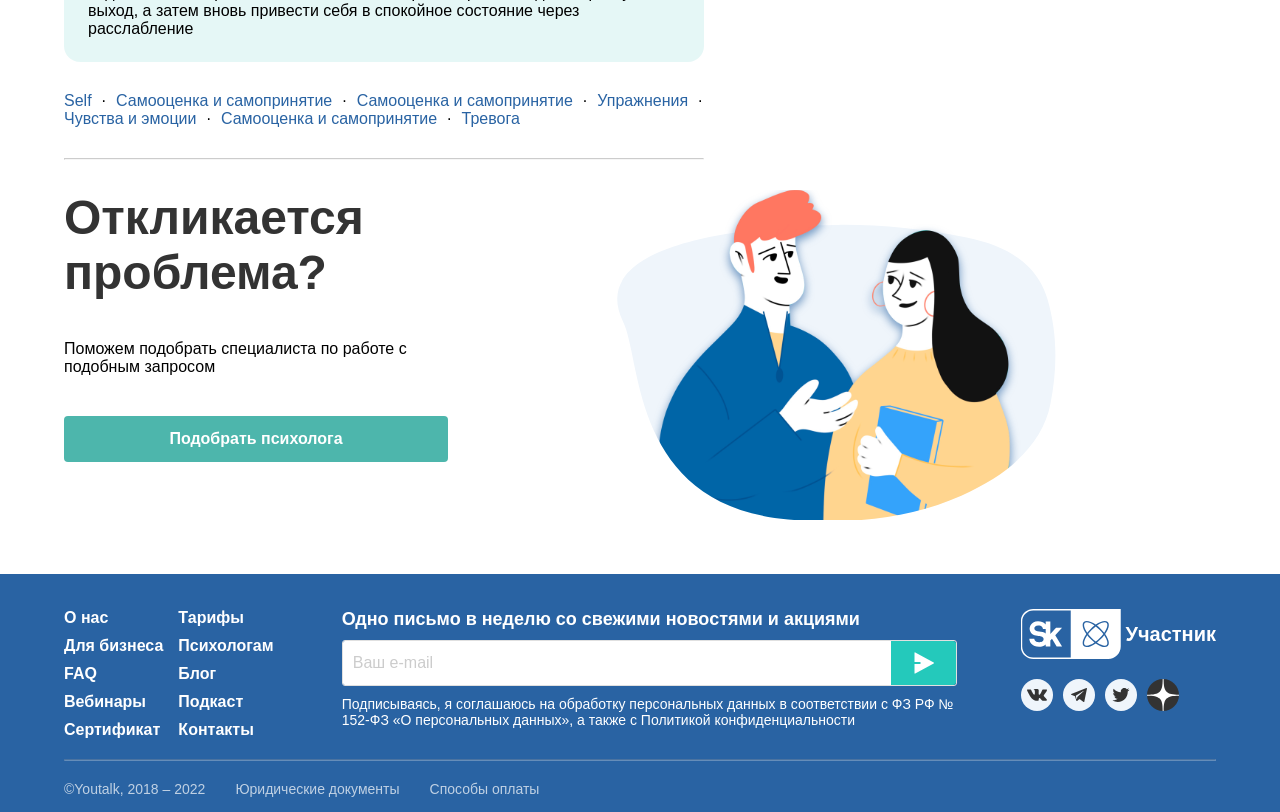
==== commit 6af2d09b: "Правки" ====
--- a/article.html
+++ b/article.html
@@ -5,7 +5,363 @@
     <meta name="viewport" content="width=device-width, initial-scale=1.0">
     <title>YouTalk | Article</title>
 	<link rel="stylesheet" href="./resources/style/style.css">
-    <link rel="stylesheet" href="./resources/style/article.css">
+	<style>
+		.article {
+			display: flex;
+			flex-direction: row;
+			justify-content: space-between;
+			margin-top: 40px;
+		}
+
+		.article-data {
+			display: flex;
+			flex-direction: column;
+			gap: 20px;
+			max-width: var(--max-width);;
+		}
+
+		.article-data__title {
+			color: #333333;
+			font-weight: 700;
+			font-size: 48px;
+		}
+
+		.article-data__info {
+			display: flex;
+			font-weight: 400;
+			font-size: 14px;
+			color: #494949;
+		}
+
+		.article-data__image-container {
+			max-width: var(--max-width);;
+		}
+
+		.article-data__image {
+			object-fit: cover;
+			width: 100%;
+			height: 450px;
+		}
+
+		.article-data__image-description {
+			color: #868686;
+			font-weight: 400;
+			font-size: 14px;
+			margin-top: 20px;
+		}
+
+		.article-data__content {
+			display: flex;
+			flex-direction: column;
+			gap: 10px;
+		}
+
+		.article-data__list-element-center {
+			display: flex;
+			align-items: center;
+		}
+
+		.article-data__list-element {
+			display: flex;
+			align-items: start;
+		}
+
+		.article-data__list-text {
+			font-weight: 500;
+			font-size: 16px;
+			color: #333333;
+			text-decoration: underline;
+		}
+
+		.article-data__list-under-1 {
+			margin-left: 40px
+		}
+
+		.article-data__list-under-2 {
+			margin-left: 60px;
+		}
+
+		.article-data__list-under-3 {
+			margin-left: 80px;
+		}
+
+		.article-data__article-content {
+			display: flex;
+			flex-direction: column;
+			gap: 30px;
+		}
+
+		.article-data__quote {
+			position: relative;
+			padding: 24px;
+			border-radius: 16px;
+			background-color: #F3F7FE;
+			color: #333333;
+		}
+
+		.article-data__quote-marker {
+			position: absolute;
+		}
+
+		.article-data__quote-text {
+			font-weight: 400;
+			font-style: italic;
+		}
+
+		.article-data__quote-author {
+			font-weight: 700;
+		}
+
+		.article-data__list {
+			list-style-type: none;
+			display: flex;
+
+		}
+
+		.article-data__list li {
+			margin-left: 20px;
+		}
+
+		.article-data__text-with-blop {
+			position: relative;
+			display: flex;
+			justify-content: center;
+			align-items: center;
+			min-height: 200px;
+			height: 100%;
+			max-height: 800px;
+			box-sizing: border-box;
+		}
+
+		.article-data__blop {
+			position: absolute;
+			z-index: -1;
+		}
+
+		.article-data__blop-text {
+			max-width: 500px;
+			font-weight: 400;
+			font-style: italic;
+		}
+
+		.article-data__practice {
+			padding: 24px;
+			border-radius: 16px;
+		}
+
+		.article-data__practice-header {
+			font-weight: 700;
+		}
+
+		.article-data__hr {
+			display: flex;
+			justify-content: center;
+			align-items: center;
+		}
+
+		.article-data__tag-links nav a {
+			color: #2963A3;
+		}
+
+		.article-data__tag-links-navigation {
+			display: flex;
+			flex-wrap: wrap;
+			gap: 0 10px;
+		}
+
+		.article-data__bottom-post {
+			display: flex;
+			justify-content: start;
+			width: 95vw;
+			gap: 10vw;
+		}
+
+		.article-data__bottom-post-text {
+			display: flex;
+			flex-direction: column;
+			gap: 40px;
+			max-width: 30vw;
+		}
+
+		.article-data__bottom-button {
+			background-color: #4db6ac;
+			color: white;
+			border: 0;
+			border-radius: 4px;
+			padding: 14px 15px;
+			font-weight: 700;
+			font-size: 16px;
+			text-wrap: nowrap;
+		}
+
+		.text-image-block-1 {
+			display: flex;
+			gap: 20px;
+		}
+
+		.text-image-block-1__img {
+			max-width: 40%;
+			height: auto;
+		}
+
+		.text-image-block-2 {
+			display: flex;
+			gap: 20px;
+		}
+
+		.text-image-block-2__img {
+			max-width: 100%;
+			height: auto;
+		}
+
+		.text-image-block-2__text {
+			margin-top: 15px;
+		}
+
+		.sidebar {
+			display: flex;
+			flex-direction: column;
+			align-items: center;
+			gap: 20px;
+		}
+
+		.sidebar__hr {
+			width: 100%;
+			background-color: #DEDEDE;
+			opacity: 100%;
+		}
+
+		.sidebar__qlick {
+			display: flex;
+			flex-direction: column;
+			justify-content: center;
+			align-items: center;
+			gap: 20px;
+			border-radius: 24px;
+			padding: 24px;
+			width: 20vw;
+			background-color: #E6F0FD;
+		}
+
+		.sidebar__psychologist {
+			position: relative;
+			display: flex;
+			flex-direction: column;
+			justify-content: center;
+			align-items: center;
+			gap: 20px;
+			border-radius: 24px;
+			padding: 24px;
+			width: 20vw;
+			background-color: #EFF5FB;
+		}
+
+		.sidebar__tags {
+			position: absolute;
+			display: flex;
+			flex-direction: column;
+			top: 0;
+			left: 0;
+			margin: 14px;
+		}
+
+		.sidebar__tag {
+			display: inline-block;
+			width: min-content;
+			padding: 6px 8px;
+			opacity: 70%;
+			background-color: #F3F4F8;
+			border-radius: 6px;
+			font-weight: 600;
+			font-size: 14px;
+			margin-bottom: 8px;
+			white-space: nowrap;
+		}
+
+		.sidebar__psychologist-photo {
+			width: 70%;
+			height: auto;
+		}
+
+		.sidebar__psychologist-list {
+			position: relative;
+			display: block;
+		}
+
+		.sidebar__care {
+			width: 20vw;
+		}
+
+		.sidebar__care-image {
+			width: 100%;
+			height: auto;
+		}
+
+		.sidebar__sessions {
+			position: relative;
+			display: flex;
+			flex-direction: column;
+			justify-content: flex-start;
+			gap: 16px;
+			border-radius: 24px;
+			border: 1px solid #DEDEDE;
+			box-shadow: 0px 30px 50px 0px #EFF5FB;
+			padding: 24px;
+			width: 20vw;
+		}
+
+		.sidebar__sessions-headtext {
+			font-size: 18px;
+			font-weight: 700;
+			color: #2963A3;
+		}
+
+		.sidebar__sessions-description {
+			font-size: 14px;
+			line-height: 20px;
+			color: #011632;
+		}
+
+		.sidebar__sessions-cost-container {
+			display: flex;
+			flex-direction: column;
+			justify-content: flex-start;
+			gap: 16px;
+		}
+
+		.sidebar__sessions-cost {
+			font-size: 24px;
+			font-weight: 700;
+			line-height: 32px;
+			color: #333333;
+			display: inline-block;
+			width: auto;
+		}
+
+		.sidebar__sessions-buy {
+			background-color: #4db6ac;
+			color: white;
+			border: none;
+			padding: 12px 24px;
+			border-radius: 8px;
+			font-size: 16px;
+			cursor: pointer;
+			display: inline-block;
+			width: max-content;
+		}
+
+		.sidebar__sessions-gifts {
+			position: absolute;
+			bottom: 0;
+			right: 0;
+			width: 100px;
+			height: auto;
+		}
+
+		:root {
+			--max-width: 50vw;
+		}
+	</style>
 </head>
 <body class="page">
 	<header class="header">
@@ -31,9 +387,9 @@
 
     <main class="main container">
 		<div class="breadcrumbs">
-			<a href="./index.html" class="breadcrumbs__link">Главная</a>
+			<a href="./blog.html" class="breadcrumbs__link">Главная</a>
 			<span class="breadcrumbs__separator">&nbsp;>&nbsp;</span>
-			<a href="./index.html" class="breadcrumbs__link">Блог</a>
+			<a href="./blog.html" class="breadcrumbs__link">Блог</a>
 			<span class="breadcrumbs__separator">&nbsp;>&nbsp;</span>
 			<a href="./article.html" class="breadcrumbs__link">Как не утонуть в тревоге и управлять своими страхами</a>
 		</div>
@@ -144,7 +500,7 @@
 						</div>
 					</div>
 					<div class="article-data__hr">
-						<img src="./resources/images/hr-thunder.svg" alt="hr">
+						<img src="./resources/images/hr-thunder.svg" alt="thunder">
 					</div>
 					<p>Одна из ключевых задач психотерапии как раз и заключается в том, чтобы этот репертуар расширять и обучать человека пользоваться доступными ему реакциями в той последовательности, пропорции и объеме, которые подходят именно ему. Без оглядки на то, "как правильно" или "как у других".</p>
 					<div class="article-data__practice" style="background-color: #03B2A51A;">
@@ -254,10 +610,10 @@
 				</nav>
 				<div class="footer__mail">
 					<p class="footer__mail-text">Одно письмо в неделю со свежими новостями и акциями</p>
-					<div class="footer__mail-input">
-						<input class="footer__mail-field" type="email" placeholder="Ваш e-mail" />
-						<button class="footer__mail-button button"></button>
-					</div>
+					<form class="footer__mail-input">
+            			<input class="footer__mail-field" type="email" placeholder="Ваш e-mail" />
+						<button class="footer__mail-button button"><img class="smile" src="./resources/images/send-mail.svg" alt="Смайл-письмо"></button>
+          			</form>
 					<p class="footer__mail-policy">Подписываясь, я соглашаюсь на обработку персональных данных в соответствии с ФЗ РФ № 152-ФЗ «О персональных данных», а также с Политикой конфиденциальности</p>
 				</div>
 				<div class="footer__social">
--- a/resources/style/style.css
+++ b/resources/style/style.css
@@ -6,7 +6,18 @@
 }
 
 body {
-    min-width: 320px;
+    font-family: 'Montserrat', sans-serif;
+    font-size: 16px;
+    letter-spacing: 0;
+    margin: 0;
+    padding: 0;
+
+    /* margin: 0; */
+    /* padding: 0; */
+    box-sizing: border-box;
+    /* font-family: 'Montserrat', sans-serif; */
+
+    display: grid;
 }
 
 .page {
@@ -332,8 +343,8 @@
   
 .footer__mail-button::after {
     content: url("../resources/images/send-mail.svg");
-
-}
+}
+
 .footer__mail-policy {
     margin-top: 10px;
     font-size: 14px;
@@ -382,40 +393,4 @@
     opacity: 70%;
     font-weight: 400;
     font-size: 14px;
-}
-
-@media (max-width: 768px) {
-    .header__menu {
-        display: none;
-    }
-
-    .header__button {
-        display: none;
-    }
-
-    .header__menu-button {
-        display: inline-block;
-        width: 51px;
-        height: 51px;
-        padding: 0;
-    }
-
-    .header__menu-img {
-        width: 51px;
-        height: 51px;
-    }
-
-    .filter {
-        flex-wrap: nowrap;
-        overflow-x: auto;
-    }
-
-    .articles-list {
-        justify-content: center;
-    }
-
-    .article-post, .article-post:nth-child(-n+2) {
-        width: 100%;
-        box-sizing: border-box;
-    }
 }
